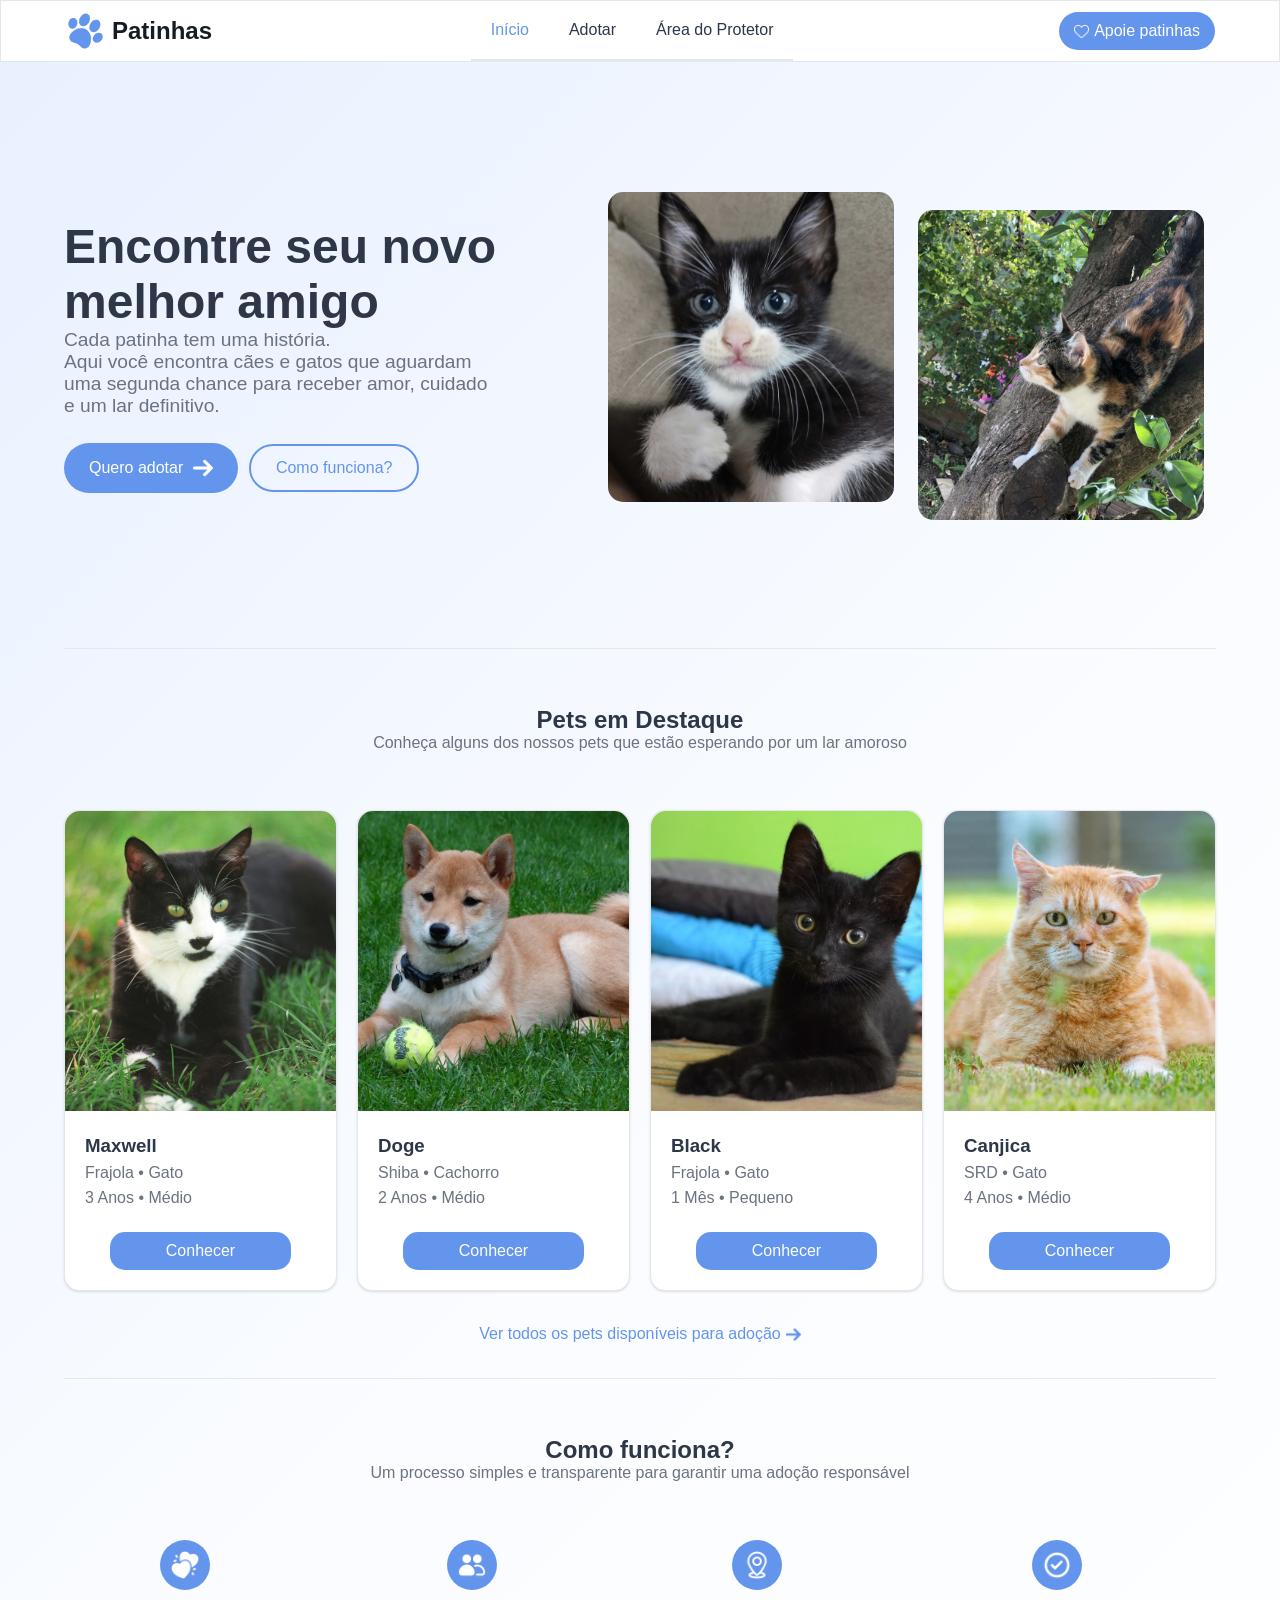
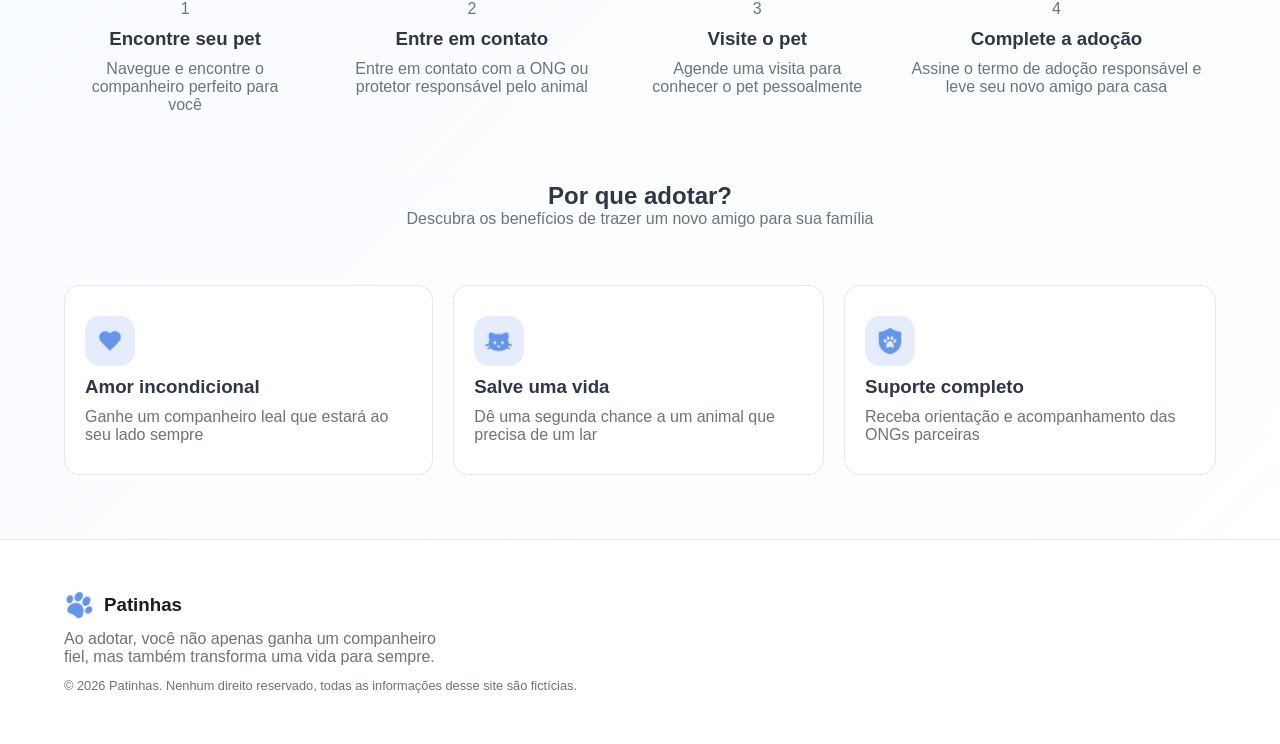
==== site/index.html @ 6abdf0b7 "tela de login" ====
<!DOCTYPE html>
<html lang="pt_BR">
<head>
    <meta charset="UTF-8">
    <meta name="viewport" content="width=device-width, initial-scale=1.0">
    <title>Patinhas - Início</title>
    <link rel="stylesheet" href="css/index.css">
    <link rel="shortcut icon" href="images/patinha.png" type="image/png">
</head>
<body>
    <header class="cabecalho">
        <div class="logo">
            <img src="images/patinha.png" alt="Logo Patinhas">
            <h1>Patinhas</h1>
        </div>

        <nav>
            <ul>
                <li><a href="index.html" id="ativo">Início</a></li>
                <li><a href="pages/adotar.html">Adotar</a></li>
                <li id="pc-li"><a href="pages/protetor-login.html">Área do Protetor</a></li>
                <li id="mobile-li"><a href="pages/protetor-login.html">Protetor</a></li>
            </ul>
        </nav>

        <a href="#" class="btn-apoie">
            <div class="btn-apoie-cora"></div>
            <span>Apoie patinhas</span>
        </a>
    </header>
    <main>
        <article>
            <section class="intro">
                <div class="intro-conteudo">
                    <h1>Encontre seu novo<br>melhor amigo</h1>
                    <p>Cada patinha tem uma história.<br> Aqui você encontra cães e gatos que aguardam<br>uma segunda chance para receber amor, cuidado e um lar definitivo.</p>
                    <div class="btn-intro">
                        <a href="pages/adotar.html" class="btn-adotar">
                            <span>Quero adotar</span>
                            <img src="images/right-arrow.png" alt="Botão quero adotar">
                        </a>
                        <a href="#como-funciona" class="btn-como-funciona">
                            <span>Como funciona?</span>
                        </a>
                    </div>
                </div>

                <div class="intro-imagens">
                    <img src="images/pets/bartolomeu.jpg" alt="Barto">
                    <img src="images/pets/mimi.jpg" id="intro-img" alt="Mimizinha">
                </div>
            </section>

            <header class="titulos">
                <h1>Pets em Destaque</h1>
                <p>Conheça alguns dos nossos pets que estão esperando por um lar amoroso</p>
            </header>

            <section class="destaque">
                <div class="destaque-cards">
                    <img src="images/pets/maxwell.jpg" alt="Pet em destaque">
                    <div class="destaque-conteudo">
                        <h3>Maxwell</h3>
                        <p>Frajola • Gato</p>
                        <p>3 Anos • Médio</p>
                        <a href="#" class="btn-conhecer">
                            <span>Conhecer</span>
                        </a>
                    </div>
                </div>

                <div class="destaque-cards">
                    <img src="images/pets/shiba-inu.webp" alt="Pet em destaque">
                    <div class="destaque-conteudo">
                        <h3>Doge</h3>
                        <p>Shiba • Cachorro</p>
                        <p>2 Anos • Médio</p>
                        <a href="#" class="btn-conhecer">
                            <span>Conhecer</span>
                        </a>
                    </div>
                </div>

                <div class="destaque-cards">
                    <img src="images/pets/gato.avif" alt="Pet em destaque">
                    <div class="destaque-conteudo">
                        <h3>Black</h3>
                        <p>Frajola • Gato</p>
                        <p>1 Mês • Pequeno</p>
                        <a href="#" class="btn-conhecer">
                            <span>Conhecer</span>
                        </a>
                    </div>
                </div>

                
                <div class="destaque-cards">
                    <img src="images/pets/canjica.jpg" alt="Pet em destaque">
                    <div class="destaque-conteudo">
                        <h3>Canjica</h3>
                        <p>SRD • Gato</p>
                        <p>4 Anos • Médio</p>
                        <a href="#" class="btn-conhecer">
                            <span>Conhecer</span>
                        </a>
                    </div>
                </div>
            </section>

            <div id="como-funciona"></div>

            <a href="pages/adotar.html" class="btn-disponiveis">
                <p>Ver todos os pets disponíveis para adoção</p>
                <img src="images/right-arrow-azul.png" class="Botão ver pets disponíveis">
            </a>

            <header class="titulos">
                <h1>Como funciona?</h1>
                <p>Um processo simples e transparente para garantir uma adoção responsável</p>
            </header>

            <section class="funciona">
                <div class="funciona-cards">
                    <div class="funciona-background">
                        <img src="images/coracao-icon.png" alt="Coração">
                    </div>
                    <p>1</p>
                    <h3>Encontre seu pet</h3>
                    <p>Navegue e encontre o companheiro perfeito para você</p>
                </div>
                <div class="funciona-cards">
                    <div class="funciona-background">
                        <img src="images/contato.png" alt="Contato">
                    </div>
                    <p>2</p>
                    <h3>Entre em contato</h3>
                    <p>Entre em contato com a ONG ou protetor responsável pelo animal</p>
                </div>
                <div class="funciona-cards">
                    <div class="funciona-background">
                        <img src="images/map-pin.png" alt="Mapa">
                    </div>
                    <p>3</p>
                    <h3>Visite o pet</h3>
                    <p>Agende uma visita para conhecer o pet pessoalmente</p>
                </div>
                <div class="funciona-cards">
                    <div class="funciona-background">
                        <img src="images/check.png" alt="Check">
                    </div>
                    <p>4</p>
                    <h3>Complete a adoção</h3>
                    <p>Assine o termo de adoção responsável e leve seu novo amigo para casa</p>
                </div>
            </section>

            <header class="titulos">
                <h1>Por que adotar?</h1>
                <p>Descubra os benefícios de trazer um novo amigo para sua família</p>
            </header>

            <section class="adotar">
                <div class="adotar-cards">
                    <div class="adotar-background">
                        <img src="images/coracao-azul.png" alt="Coração azul">
                    </div>
                    <h3>Amor incondicional</h3>
                    <p>Ganhe um companheiro leal que estará ao seu lado sempre</p>
                </div>
                <div class="adotar-cards">
                    <div class="adotar-background">
                        <img src="images/pets.png" class="Gatinho">
                    </div>
                    <h3>Salve uma vida</h3>
                    <p>Dê uma segunda chance a um animal que precisa de um lar</p>
                </div>
                <div class="adotar-cards">
                    <div class="adotar-background">
                        <img src="images/suporte.png" class="Suporte">
                    </div>
                    <h3>Suporte completo</h3>
                    <p>Receba orientação e acompanhamento das ONGs parceiras</p>
                </div>
            </section>
        </article>
    </main>

    <footer>
        <header>
            <img src="images/patinha.png" alt="Logo">
            <h3>Patinhas</h3>
        </header>
        <p>Ao adotar, você não apenas ganha um companheiro<br>fiel, mas também transforma uma vida para sempre.</p>
        <span>© 2026 Patinhas. Nenhum direito reservado, todas as informações desse site são fictícias.</span>
    </footer>

    <script>
    </script>
</body>
</html>
---- site/css/index.css ----
:root {
    --cor-principal-50: #e5edfc;
    --cor-principal-300: #98b8f3;
    --cor-principal-500: #6495ed;
    --cor-principal-600: #3271e7;
    --cor-titulo-500: #2D3748;
    --cor-titulo-800: #171c24;
    --cor-texto: #6B7280;
    --cor-bordas: #e5e7eb;
}

* {
    margin: 0;
    scroll-behavior: smooth;
}

a {
    color: inherit;
    text-decoration: none;
}

#ativo {
    color: var(--cor-principal-500);
}

body {
    font-family: Arial, Helvetica, sans-serif;
    background: #E8F0FF;
    background: linear-gradient(135deg, rgba(232, 240, 255, 1) 0%, rgba(250, 252, 255, 1) 50%, rgba(255, 255, 255, 1) 100%);
}

.cabecalho {
    position: fixed;
    display: flex;
    width: 100%;
    top: 0;
    left: 0;
    font-size: 1rem;
    padding-inline: 5%;
    justify-content: space-between;
    align-items: center;
    box-sizing: border-box;
    border: 1px solid var(--cor-bordas);
    background-color: white;
}

.logo {
    display: flex;
    align-items: center;
}

.logo img {
    width: 40px;
}

.logo h1 {
    color: var(--cor-titulo-800);
    font-size: 1.5rem;
    padding-left: 5%;
}

#mobile-li {
    display: none;
}

nav {
    color: var(--cor-titulo-500);
}

nav ul {
    display: flex;
    list-style: none;
    margin: 0;
    padding: 0;
}

nav ul li {
    padding: 20px;
    padding-inline: 20px;
    border-bottom: 2px solid var(--cor-bordas);
    transition: all 0.1s ease-out;
}

nav ul li:hover {
    color: var(--cor-principal-500);
    border-bottom: 2px solid var(--cor-principal-500);
    transition: all 0.1s ease-out;
}

.btn-apoie {
    display: flex;
    justify-content: center;
    align-items: center;
    background-color: var(--cor-principal-500);
    color: white;
    border-radius: 50px;
    padding-block: 10px;
    padding-inline: 15px;
    transition: all 0.2s ease-out;
}

.btn-apoie:hover {
    background-color: var(--cor-principal-600);
    transition: all 0.2s ease-out;
}

.btn-apoie {
    display: flex;
    justify-content: center;
    align-items: center;
    background-color: var(--cor-principal-500);
    color: white;
    border-radius: 50px;
    padding-block: 10px;
    padding-inline: 15px;
    transition: all 0.2s ease-out;
}

.btn-apoie-cora {
    width: 15px;
    height: 15px;
    margin-right: 5px;
    background-image: url('../images/coracao.png');
    background-size: contain;
    background-position: center;
    background-repeat: no-repeat;
    transition: all 0.2s ease-out;
}

.btn-apoie:hover .btn-apoie-cora {
    background-image: url('../images/coracao-ativo.png');
    transition: all 0.2s ease-out;
}

article {
    padding: 5%;
}

.intro {
    display: flex;
    justify-content: space-evenly;
    align-items: center;
    padding-block: 10%;
    border-bottom: 1px solid var(--cor-bordas);
}

.intro-conteudo {
    display: flex;
    flex-direction: column;
}

.intro-conteudo h1 {
    color: var(--cor-titulo-500);
    font-size: 3rem;
}

.intro-conteudo p {
    color: var(--cor-texto);
    font-size: 1.2rem;
    width: 80%;
}

.btn-intro {
    display: flex;
    align-items: center;
    margin-top: 5%;
    font: 1rem;
}

.btn-adotar {
    display: flex;
    align-items: center;
    justify-content: center;
    padding-block: 15px;
    padding-inline: 25px;
    border-radius: 50px;
    background-color: var(--cor-principal-500);
    color: white;
    transition: all 0.2s ease-out;
}

.btn-adotar img {
    width: 20px;
    padding-left: 10px;
}

.btn-adotar:hover {
    background-color: var(--cor-principal-600);
    transition: all 0.2s ease-out;   
}

.btn-como-funciona {
    display: flex;
    align-items: center;
    justify-content: center;
    border: 2px solid var(--cor-principal-500);
    color: var(--cor-principal-500);
    padding-block: 13px;
    padding-inline: 25px;
    border-radius: 50px;
    margin-left: 2%;
    transition: all 0.2s ease-out;
}

.btn-como-funciona:hover {
    background-color: var(--cor-principal-600);
    border: 2px solid var(--cor-principal-600);
    color: white;
    transition: all 0.2s ease-out;
}

.intro-imagens {
    display: flex;
    flex-wrap: nowrap;
}

.intro-imagens img {
    width: 310px;
    height: 310px;
    object-fit: cover;
    border-radius: 15px;
    margin: 2%;
}

#intro-img {
    margin-top: 5%;
}

.titulos {
    text-align: center;
    margin: 5%;
    color: var(--cor-titulo-500);
}

.titulos p {
    color: var(--cor-texto);
}

.destaque {
    display: flex;
    flex-direction: row;
    justify-content: space-between;
    gap: 20px;
}

.destaque-cards {
    width: 25%;
    height: auto;
    border: 1px solid #e5e7eb;
    border-radius: 15px;
    background-color: white;
    box-shadow: 0 1px 3px 0 rgb(0 0 0 / 0.1), 0 1px 2px -1px rgb(0 0 0 / 0.1);
}

.destaque-cards img {
    width: 100%;
    height: 300px;
    object-fit: cover;
    border-radius: 15px 15px 0 0;
}

.destaque-conteudo {
    padding: 20px;
    color: var(--cor-titulo-500);
}

.destaque-conteudo p {
    padding-top: 3%;
    color: var(--cor-texto);
}

.btn-conhecer {
    display: flex;
    justify-content: center;
    align-items: center;
    background-color: var(--cor-principal-500);
    color: white;
    padding-block: 10px;
    margin-inline: 25px;
    margin-top: 25px;
    border-radius: 15px;
    transition: all 0.2s ease-out;
}

.btn-conhecer:hover {
    background-color: var(--cor-principal-600);
    transition: all 0.2s ease-out;
}

.btn-disponiveis {
    display: flex;
    justify-content: center;
    align-items: center;
    padding: 3%;
    color: var(--cor-principal-500);
    border-bottom: 1px solid var(--cor-bordas);
}

.btn-disponiveis img {
    width: 15px;
    padding-left: 5px;
}

.btn-disponiveis:hover {
    color: var(--cor-principal-600);
    text-decoration: underline;
}

.funciona {
    display: flex;
    flex-direction: row;
    justify-content: space-between;
    gap: 20px;
}

.funciona-cards {
    display: flex;
    flex-direction: column;
    align-items: center;
    text-align: center;
    color: var(--cor-titulo-500);
}

.funciona-background {
    display: flex;
    justify-content: center;
    align-items: center;
    background-color: var(--cor-principal-500);
    border-radius: 100%;
    width: 50px;
    height: 50px;
}

.funciona-background img {
    width: 30px;
    height: 30px;
}

.funciona-cards p {
    margin: 10px;
    color: var(--cor-texto);
}

.adotar {
    display: flex;
    flex-direction: row;
    justify-content: space-between;
    gap: 20px;
}

.adotar-cards {
    display: flex;
    flex-direction: column;
    justify-content: center;
    border: 1px solid var(--cor-bordas);
    border-radius: 15px;
    background-color: white;
    color: var(--cor-titulo-500);
    padding: 20px;
}

.adotar-cards p {
    margin: 10px;
    margin-left: 0;
    color: var(--cor-texto);
}

.adotar-background {
    display: flex;
    justify-content: center;
    align-items: center;
    background-color: var(--cor-principal-50);
    border-radius: 15px;
    margin: 10px;
    margin-left: 0;
    width: 50px;
    height: 50px;
}

.adotar-background img {
    width: 30px;
    height: 30px;
}

footer {
    font-size: 1rem;
    padding: 50px;
    padding-inline: 5%;
    align-items: center;
    border-top: 1px solid var(--cor-bordas);
    background-color: white;
}

footer header {
    display: flex;
    justify-content: baseline;
    align-items: center;
    color: var(--cor-titulo-800);
}

footer img {
    width: 30px;
    padding-right: 10px;
}

footer p {
    padding-block: 10px;
    color: var(--cor-texto);
}

footer span {
    font-size: 0.8rem;
    color: var(--cor-texto);
}

@media (max-width: 767px) {

    body {
        font-size: 14px;
    }

    .cabecalho {
        padding-inline: 1%;
    }

    .cabecalho {
        justify-content: center;
    }

    .logo h1 {
        display: none;
    }

    .intro-imagens {
        display: none;
    }

    #mobile-li {
        display: block;
    }

    #pc-li {
        display: none;
    }

    .btn-apoie {
        display: none;
    }

    .intro {
        margin-top: 10%;
        text-align: left;
        padding-inline: 5%;
    }

    .intro-conteudo h1 {
        font-size: 2.5rem;
    }

    .intro-conteudo p {
        width: 100%;
    }

    .btn-como-funciona {
        display: none;
    }

    .destaque {
        flex-direction: column;
        justify-self: center;
        align-items: center;
    }

    .destaque-cards {
        width: 100%;
    }

    .funciona {
        flex-direction: column;
        justify-content: center;
        align-items: center;
    }

    .funciona-cards {
        width: 100%;
    }

    .adotar {
        flex-direction: column;
        justify-content: center;
        align-items: center;
    }

    .adotar-cards {
        width: 90%;
    }

    footer {
        font-size: 0.8rem;
    }

    footer span {
        font-size: 0.7rem;
    }
}
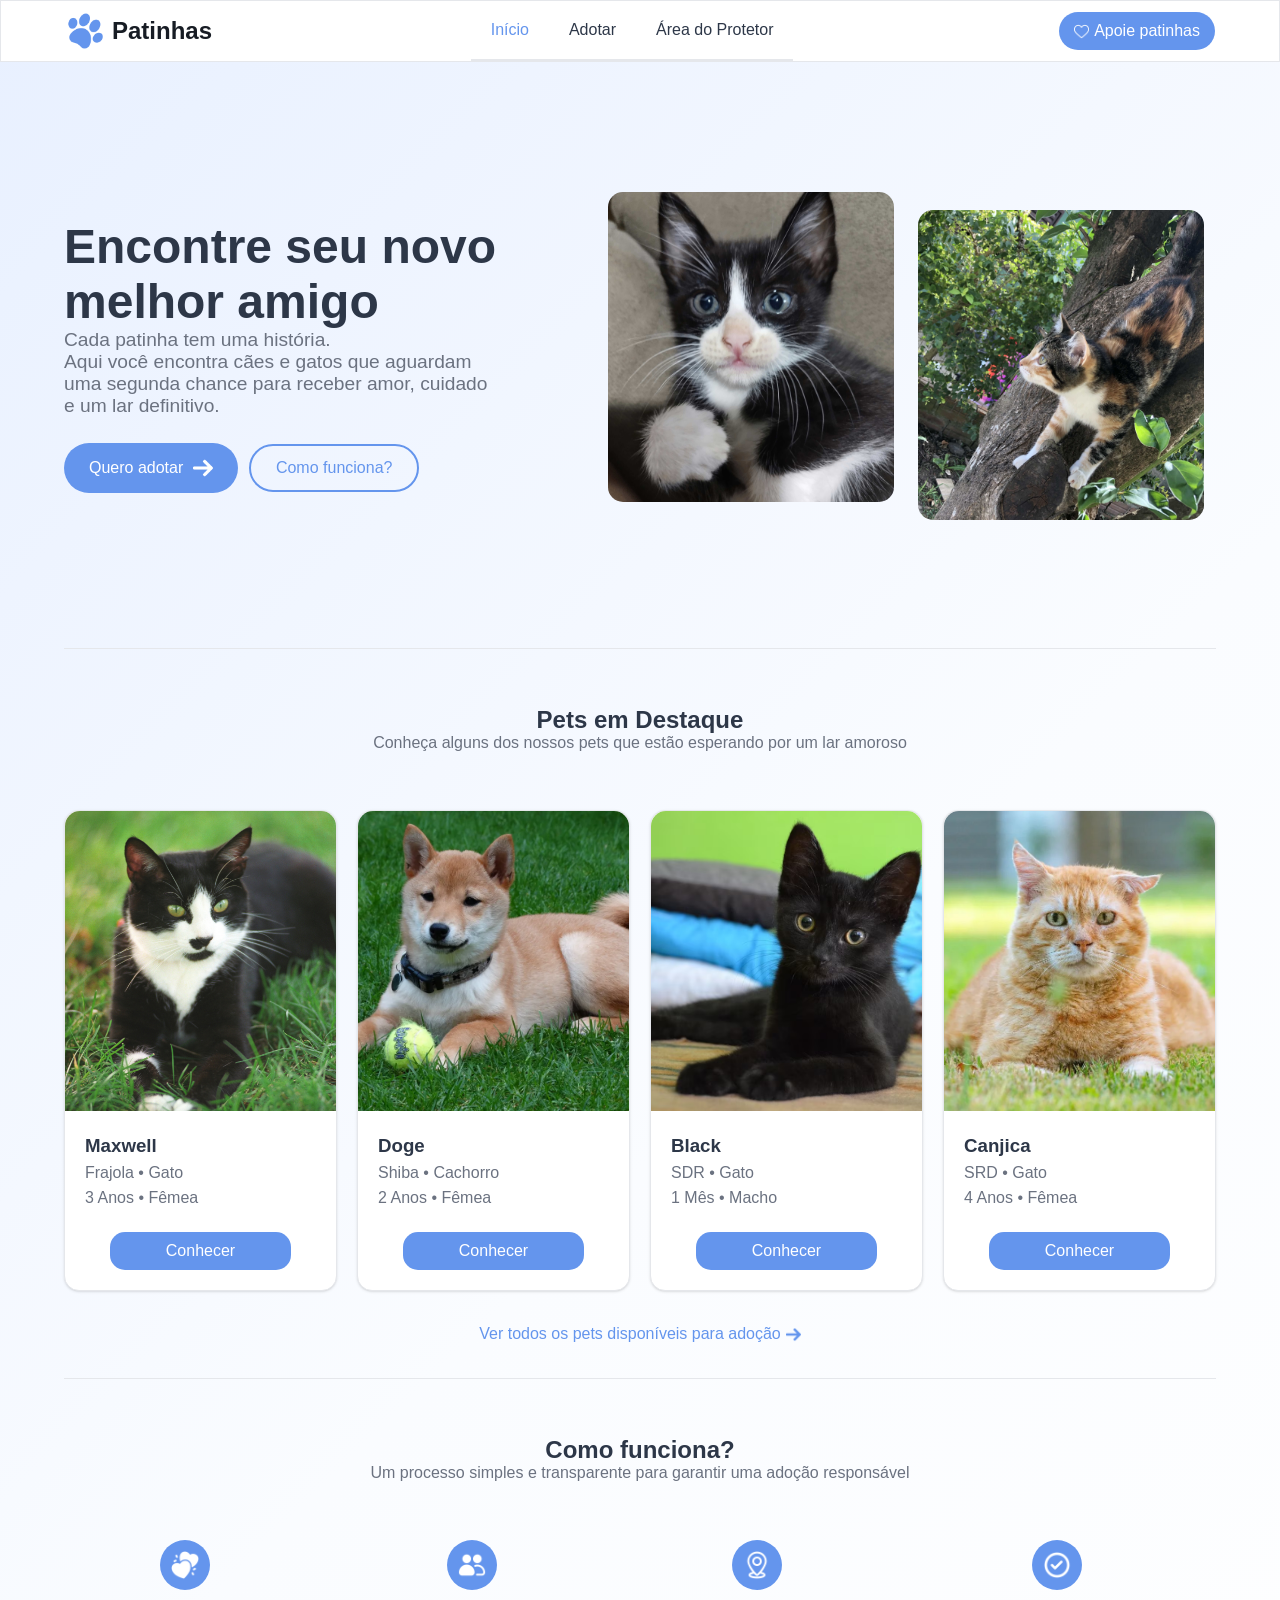
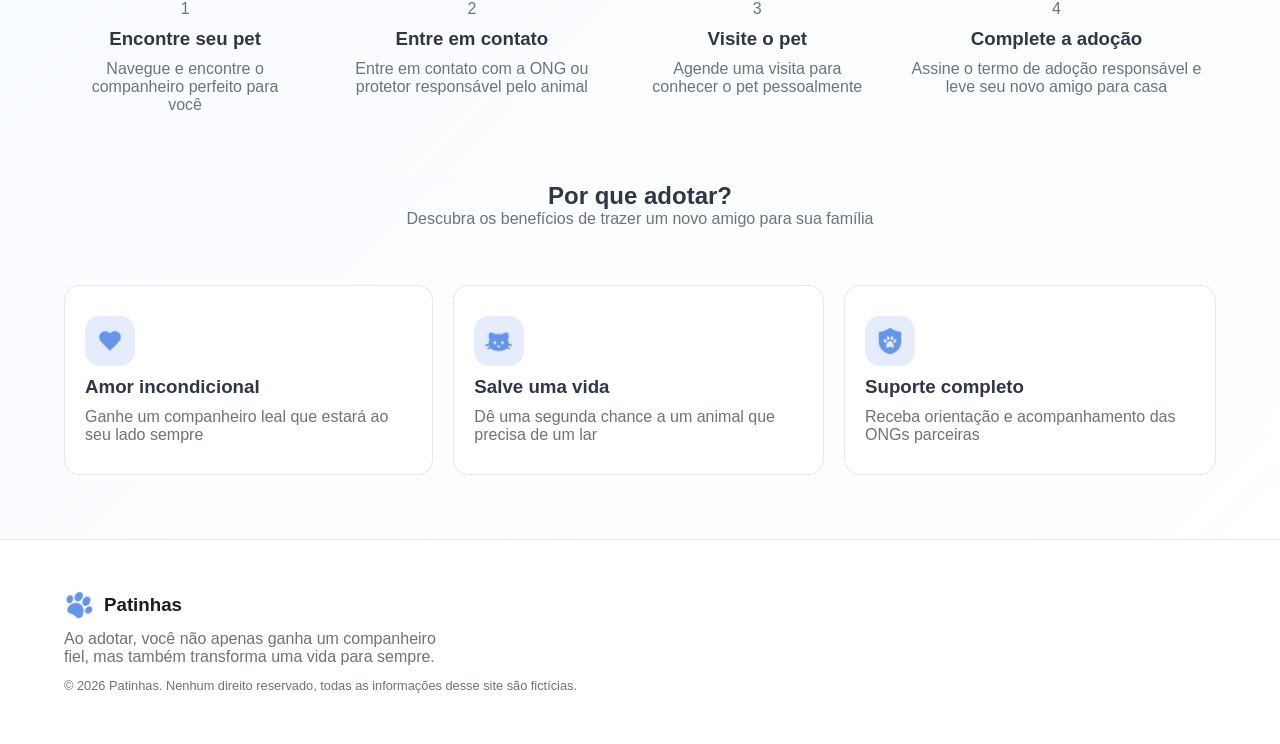
==== commit 7d34084d: "dor de cabeça" ====
--- a/site/index.html
+++ b/site/index.html
@@ -3,7 +3,7 @@
 <head>
     <meta charset="UTF-8">
     <meta name="viewport" content="width=device-width, initial-scale=1.0">
-    <title>Patinhas - Início</title>
+    <title>Início</title>
     <link rel="stylesheet" href="css/index.css">
     <link rel="shortcut icon" href="images/patinha.png" type="image/png">
 </head>
@@ -18,8 +18,8 @@
             <ul>
                 <li><a href="index.html" id="ativo">Início</a></li>
                 <li><a href="pages/adotar.html">Adotar</a></li>
-                <li id="pc-li"><a href="pages/protetor-login.html">Área do Protetor</a></li>
-                <li id="mobile-li"><a href="pages/protetor-login.html">Protetor</a></li>
+                <li id="pc-li"><a href="pages/login.html">Área do Protetor</a></li>
+                <li id="mobile-li"><a href="pages/login.html">Protetor</a></li>
             </ul>
         </nav>
 
@@ -62,7 +62,7 @@
                     <div class="destaque-conteudo">
                         <h3>Maxwell</h3>
                         <p>Frajola • Gato</p>
-                        <p>3 Anos • Médio</p>
+                        <p>3 Anos • Fêmea</p>
                         <a href="#" class="btn-conhecer">
                             <span>Conhecer</span>
                         </a>
@@ -74,7 +74,7 @@
                     <div class="destaque-conteudo">
                         <h3>Doge</h3>
                         <p>Shiba • Cachorro</p>
-                        <p>2 Anos • Médio</p>
+                        <p>2 Anos • Fêmea</p>
                         <a href="#" class="btn-conhecer">
                             <span>Conhecer</span>
                         </a>
@@ -85,8 +85,8 @@
                     <img src="images/pets/gato.avif" alt="Pet em destaque">
                     <div class="destaque-conteudo">
                         <h3>Black</h3>
-                        <p>Frajola • Gato</p>
-                        <p>1 Mês • Pequeno</p>
+                        <p>SDR • Gato</p>
+                        <p>1 Mês • Macho</p>
                         <a href="#" class="btn-conhecer">
                             <span>Conhecer</span>
                         </a>
@@ -99,7 +99,7 @@
                     <div class="destaque-conteudo">
                         <h3>Canjica</h3>
                         <p>SRD • Gato</p>
-                        <p>4 Anos • Médio</p>
+                        <p>4 Anos • Fêmea</p>
                         <a href="#" class="btn-conhecer">
                             <span>Conhecer</span>
                         </a>
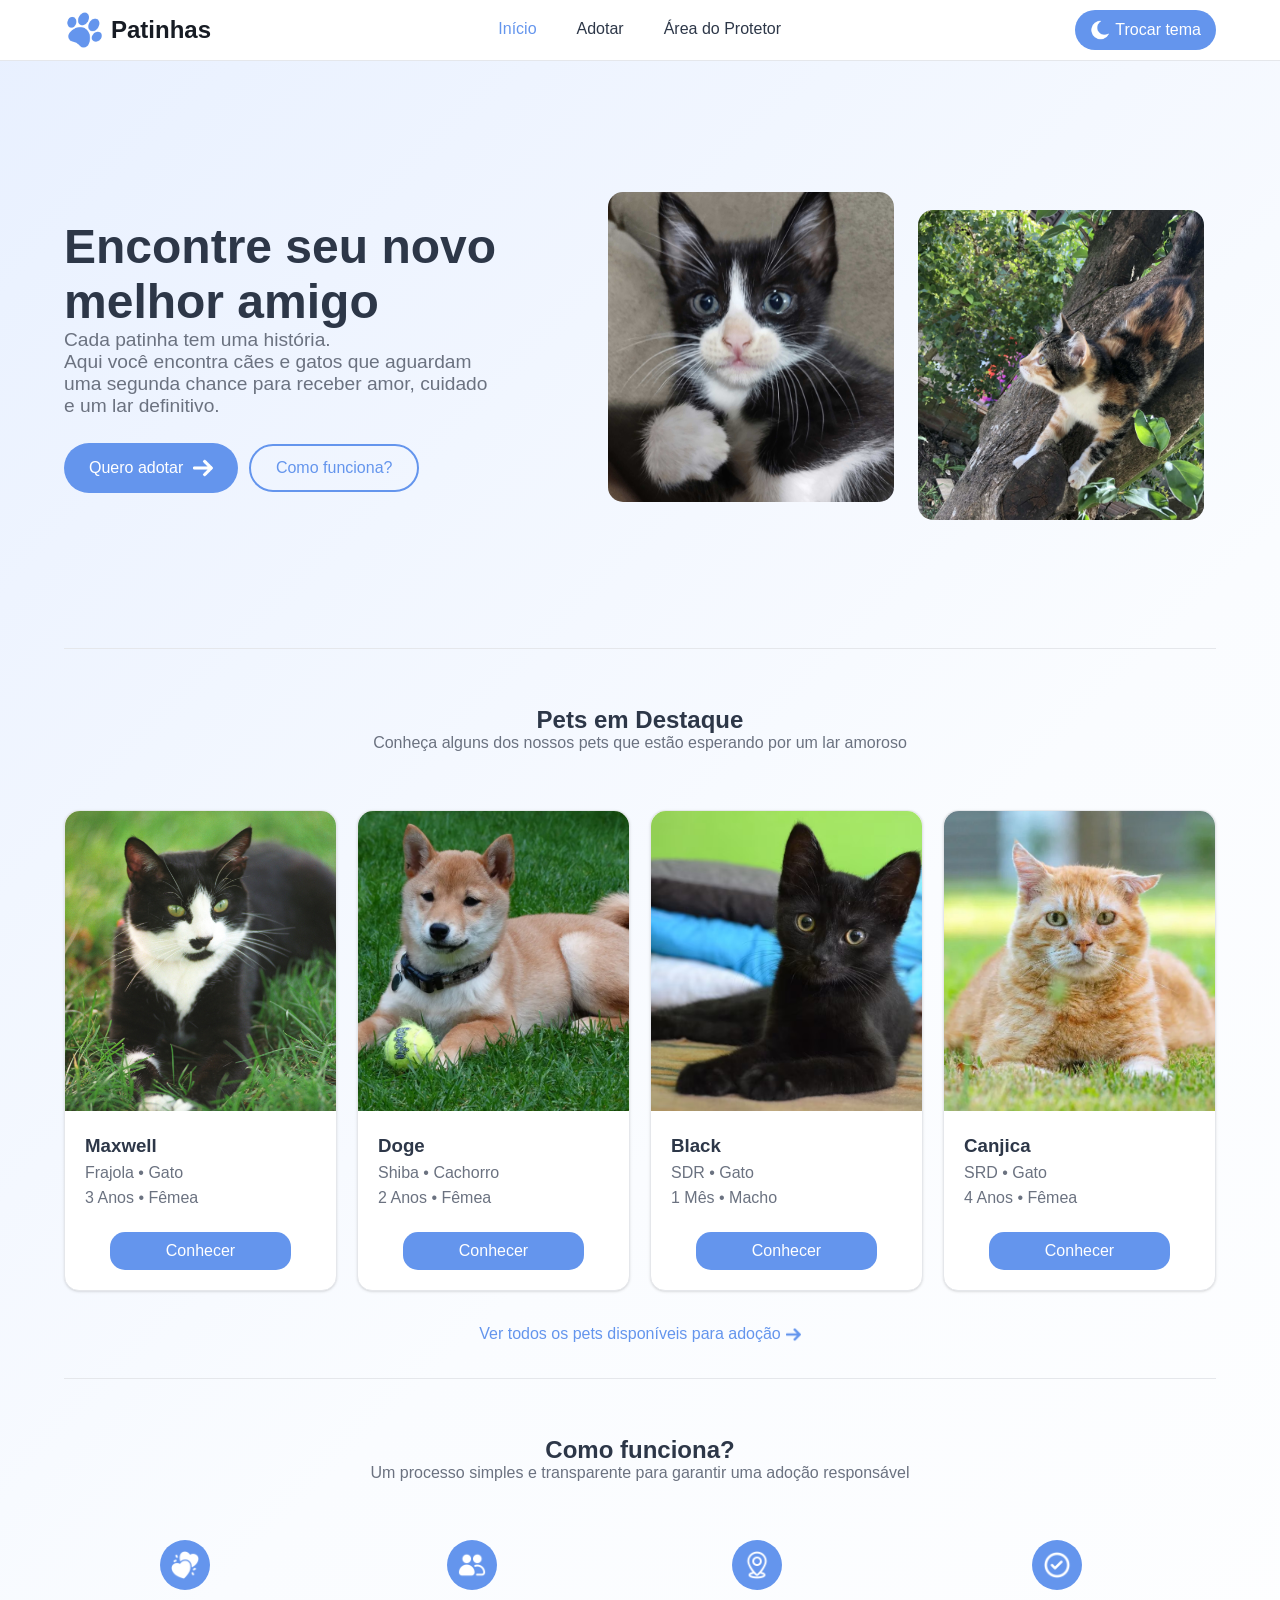
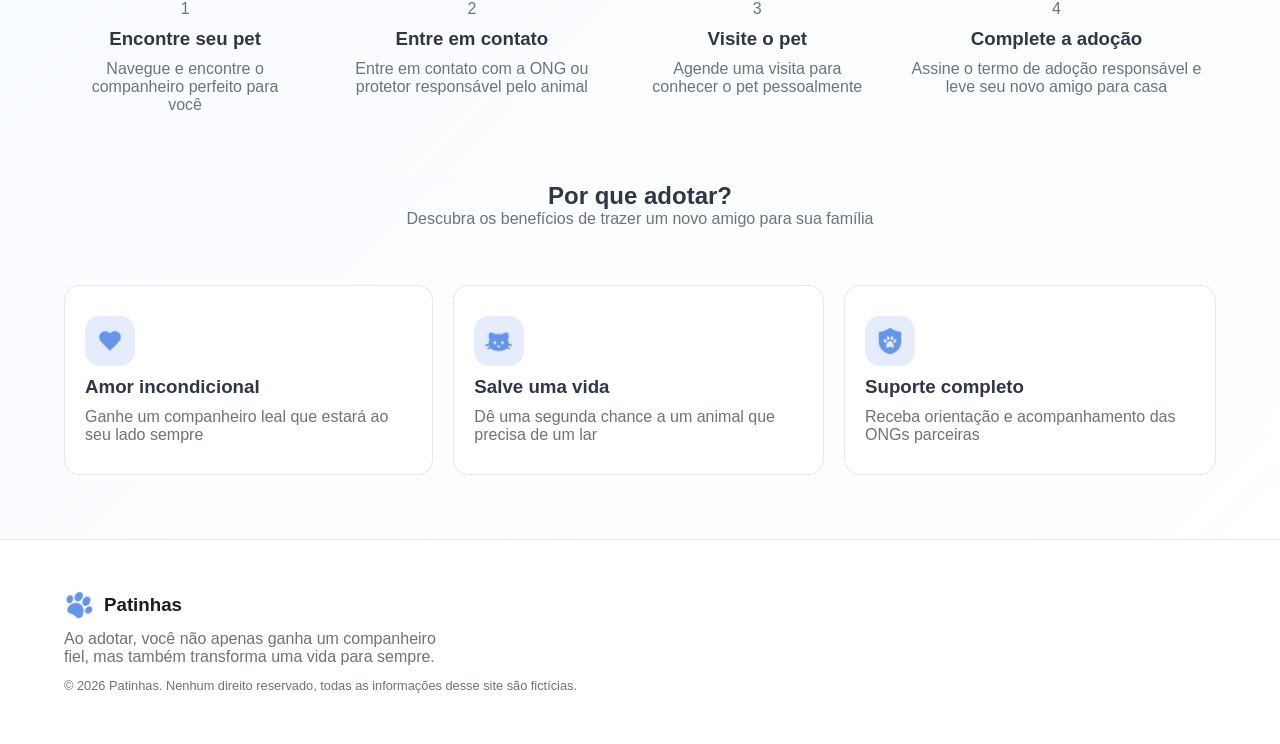
==== commit e47e5e95: "tema escuro" ====
--- a/site/index.html
+++ b/site/index.html
@@ -8,13 +8,13 @@
     <link rel="shortcut icon" href="images/patinha.png" type="image/png">
 </head>
 <body>
-    <header class="cabecalho">
+    <header class="cabecalho" id="cabecalho">
         <div class="logo">
             <img src="images/patinha.png" alt="Logo Patinhas">
-            <h1>Patinhas</h1>
+            <h1 id="logo-texto">Patinhas</h1>
         </div>
 
-        <nav>
+        <nav id="nav-escuro">
             <ul>
                 <li><a href="index.html" id="ativo">Início</a></li>
                 <li><a href="pages/adotar.html">Adotar</a></li>
@@ -23,10 +23,10 @@
             </ul>
         </nav>
 
-        <a href="#" class="btn-apoie">
-            <div class="btn-apoie-cora"></div>
-            <span>Apoie patinhas</span>
-        </a>
+        <div class="btn-tema" id="tema">
+            <div id="btn-trocar-tema"></div>
+            <span>Trocar tema</span>
+        </div>
     </header>
     <main>
         <article>
@@ -194,7 +194,6 @@
         <span>© 2026 Patinhas. Nenhum direito reservado, todas as informações desse site são fictícias.</span>
     </footer>
 
-    <script>
-    </script>
+    <script src="js/tema.js"></script>
 </body>
 </html>
--- a/site/css/index.css
+++ b/site/css/index.css
@@ -40,7 +40,7 @@
     justify-content: space-between;
     align-items: center;
     box-sizing: border-box;
-    border: 1px solid var(--cor-bordas);
+    border-bottom: 1px solid var(--cor-bordas);
     background-color: white;
 }
 
@@ -77,7 +77,7 @@
 nav ul li {
     padding: 20px;
     padding-inline: 20px;
-    border-bottom: 2px solid var(--cor-bordas);
+    border-bottom: 2px solid #ffffff00;
     transition: all 0.1s ease-out;
 }
 
@@ -87,7 +87,7 @@
     transition: all 0.1s ease-out;
 }
 
-.btn-apoie {
+.btn-tema {
     display: flex;
     justify-content: center;
     align-items: center;
@@ -99,36 +99,20 @@
     transition: all 0.2s ease-out;
 }
 
-.btn-apoie:hover {
+.btn-tema:hover {
     background-color: var(--cor-principal-600);
     transition: all 0.2s ease-out;
-}
-
-.btn-apoie {
-    display: flex;
-    justify-content: center;
-    align-items: center;
-    background-color: var(--cor-principal-500);
-    color: white;
-    border-radius: 50px;
-    padding-block: 10px;
-    padding-inline: 15px;
-    transition: all 0.2s ease-out;
-}
-
-.btn-apoie-cora {
-    width: 15px;
-    height: 15px;
+    cursor: pointer;
+}
+
+#btn-trocar-tema {
+    width: 20px;
+    height: 20px;
     margin-right: 5px;
-    background-image: url('../images/coracao.png');
+    background-image: url('../images/lua-crescente.png');
     background-size: contain;
     background-position: center;
     background-repeat: no-repeat;
-    transition: all 0.2s ease-out;
-}
-
-.btn-apoie:hover .btn-apoie-cora {
-    background-image: url('../images/coracao-ativo.png');
     transition: all 0.2s ease-out;
 }
 
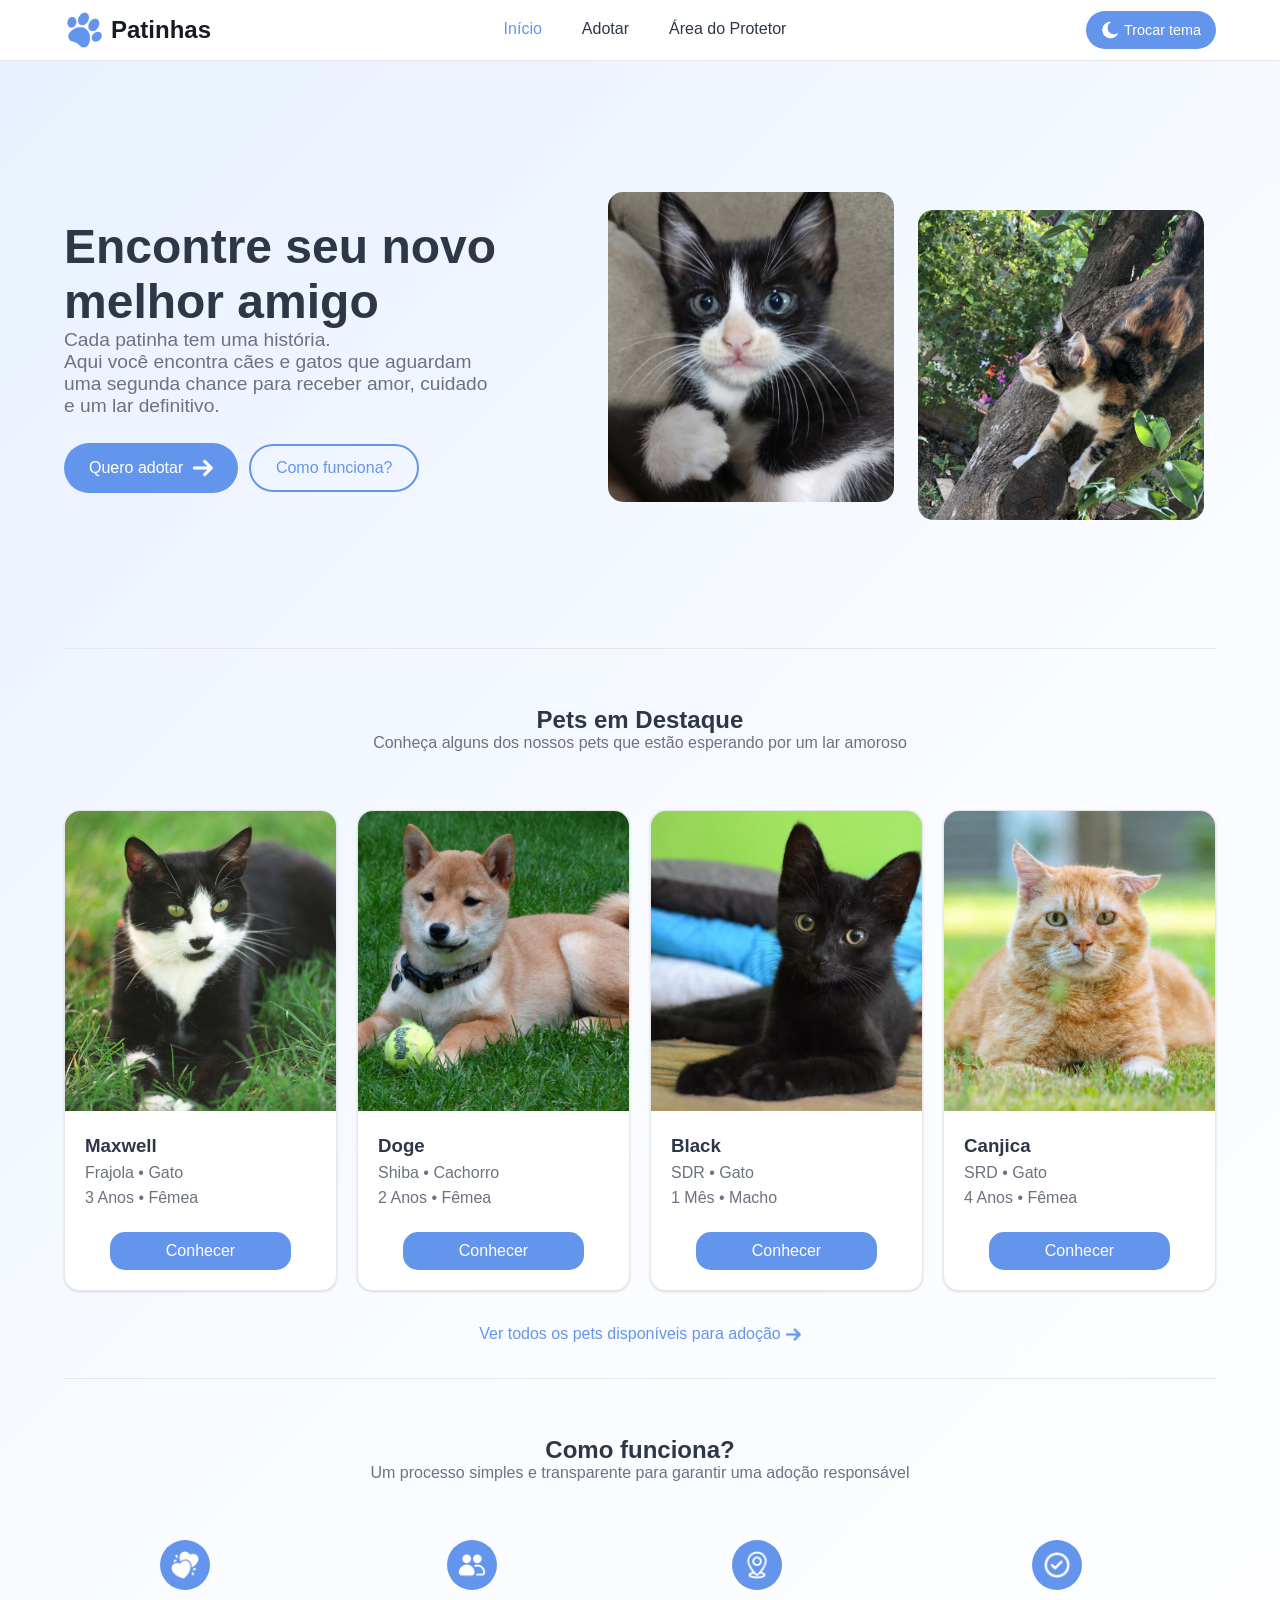
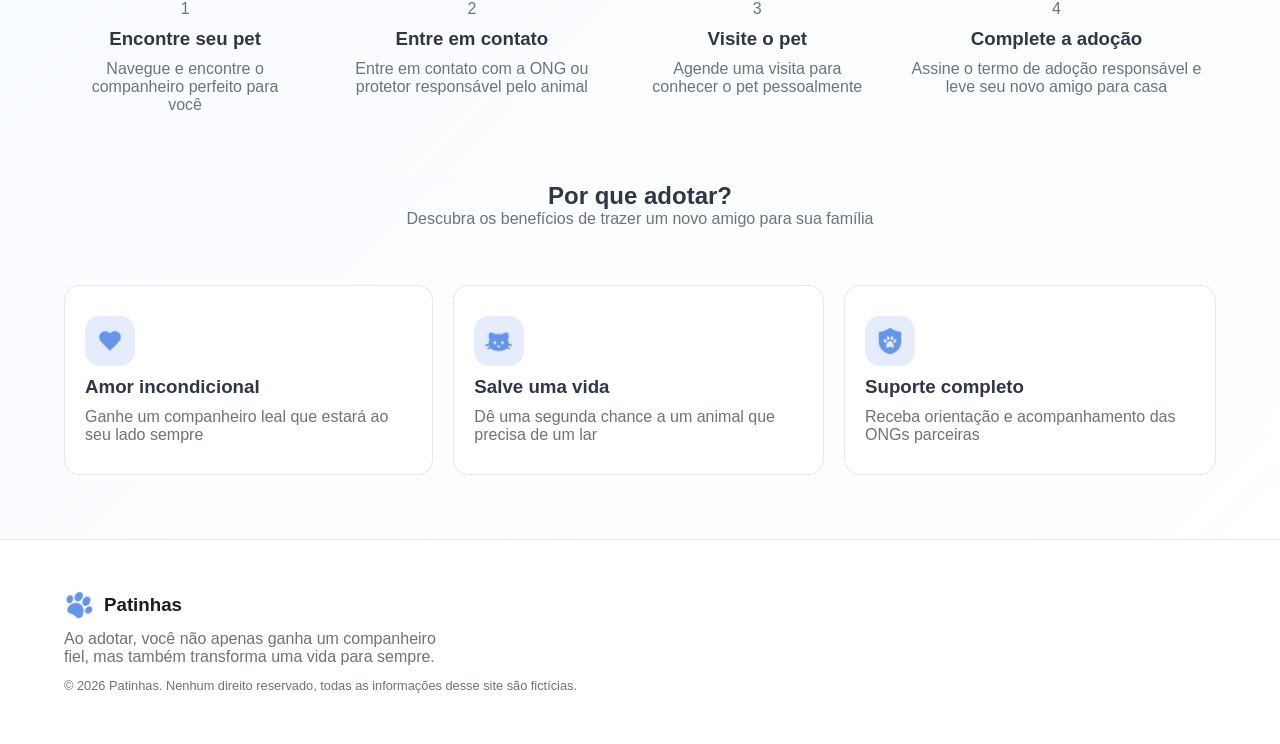
==== commit 5bcd64e9: "tema" ====
--- a/site/index.html
+++ b/site/index.html
@@ -8,13 +8,13 @@
     <link rel="shortcut icon" href="images/patinha.png" type="image/png">
 </head>
 <body>
-    <header class="cabecalho" id="cabecalho">
+    <header class="cabecalho">
         <div class="logo">
             <img src="images/patinha.png" alt="Logo Patinhas">
-            <h1 id="logo-texto">Patinhas</h1>
+            <h1>Patinhas</h1>
         </div>
 
-        <nav id="nav-escuro">
+        <nav>
             <ul>
                 <li><a href="index.html" id="ativo">Início</a></li>
                 <li><a href="pages/adotar.html">Adotar</a></li>
--- a/site/css/index.css
+++ b/site/css/index.css
@@ -97,6 +97,7 @@
     padding-block: 10px;
     padding-inline: 15px;
     transition: all 0.2s ease-out;
+    font-size: 0.9rem;
 }
 
 .btn-tema:hover {
@@ -106,8 +107,8 @@
 }
 
 #btn-trocar-tema {
-    width: 20px;
-    height: 20px;
+    width: 18px;
+    height: 18px;
     margin-right: 5px;
     background-image: url('../images/lua-crescente.png');
     background-size: contain;
@@ -427,7 +428,7 @@
         display: none;
     }
 
-    .btn-apoie {
+    .btn-tema {
         display: none;
     }
 
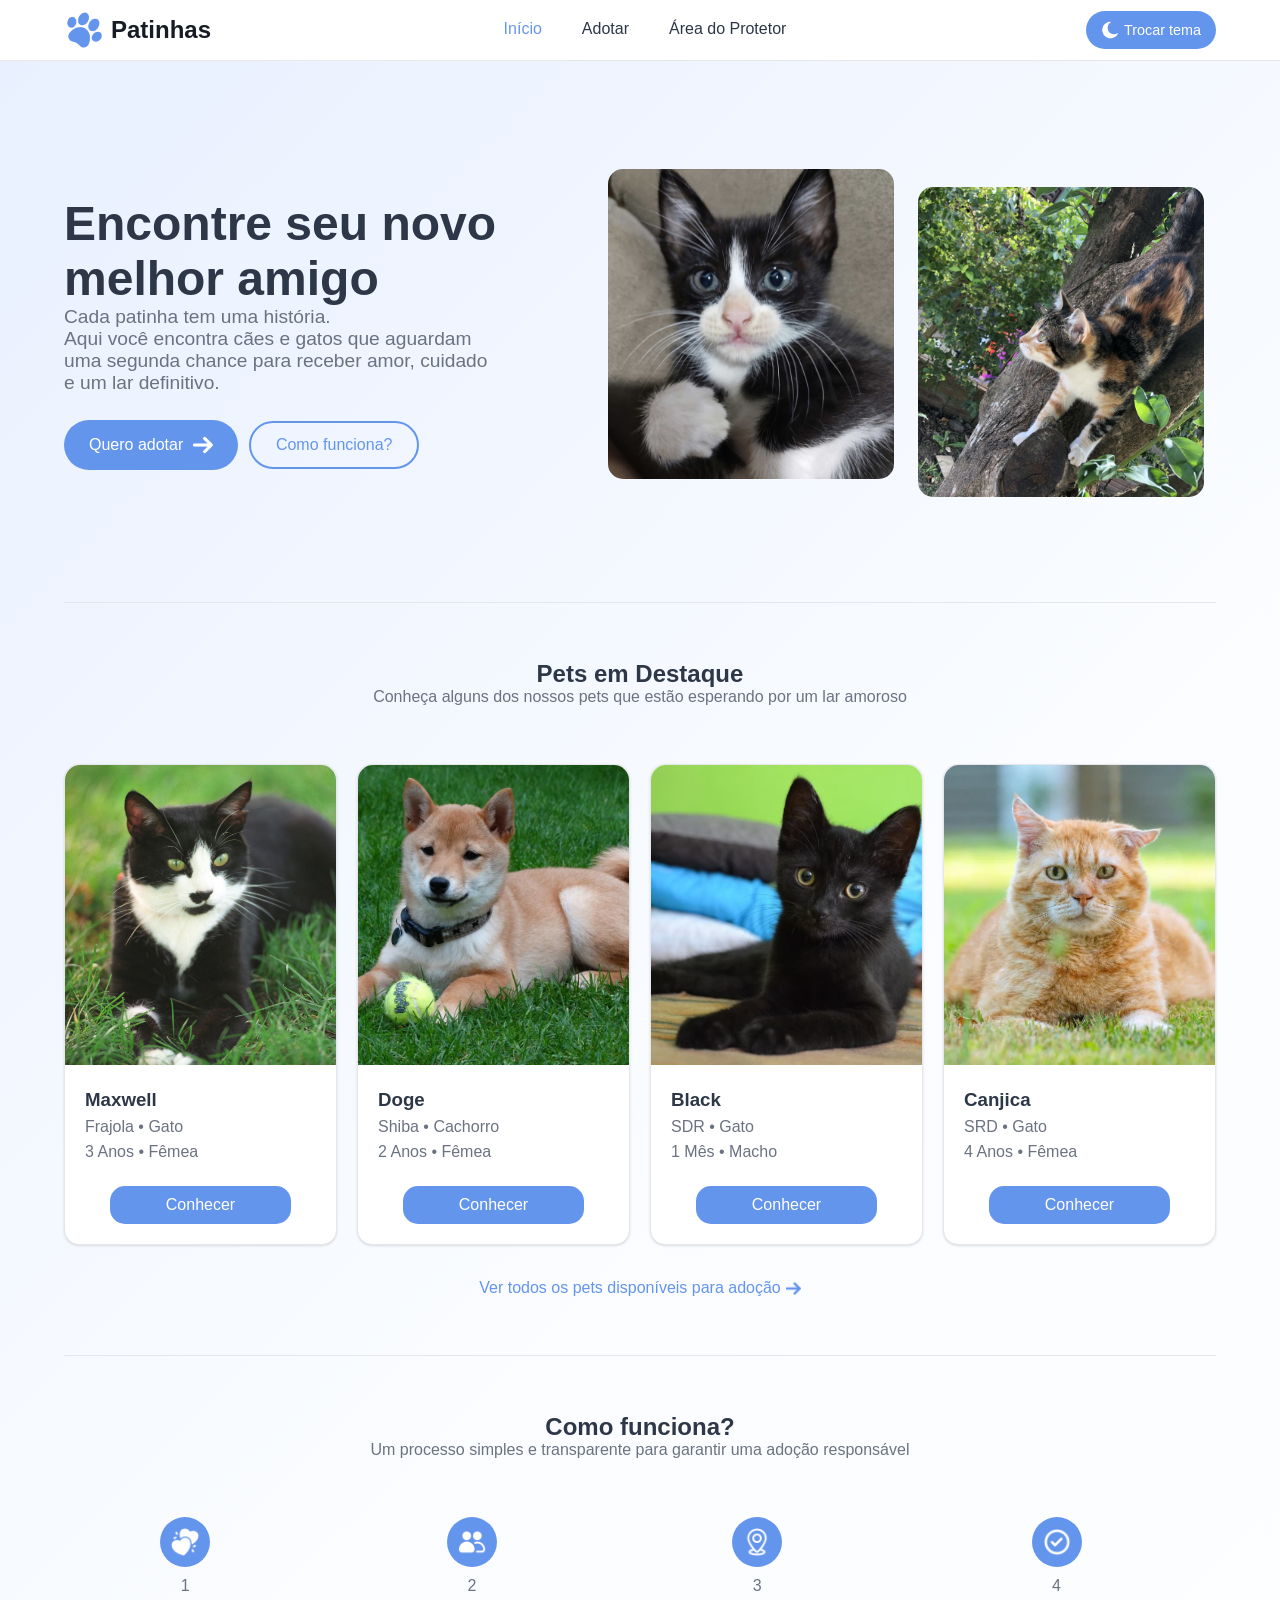
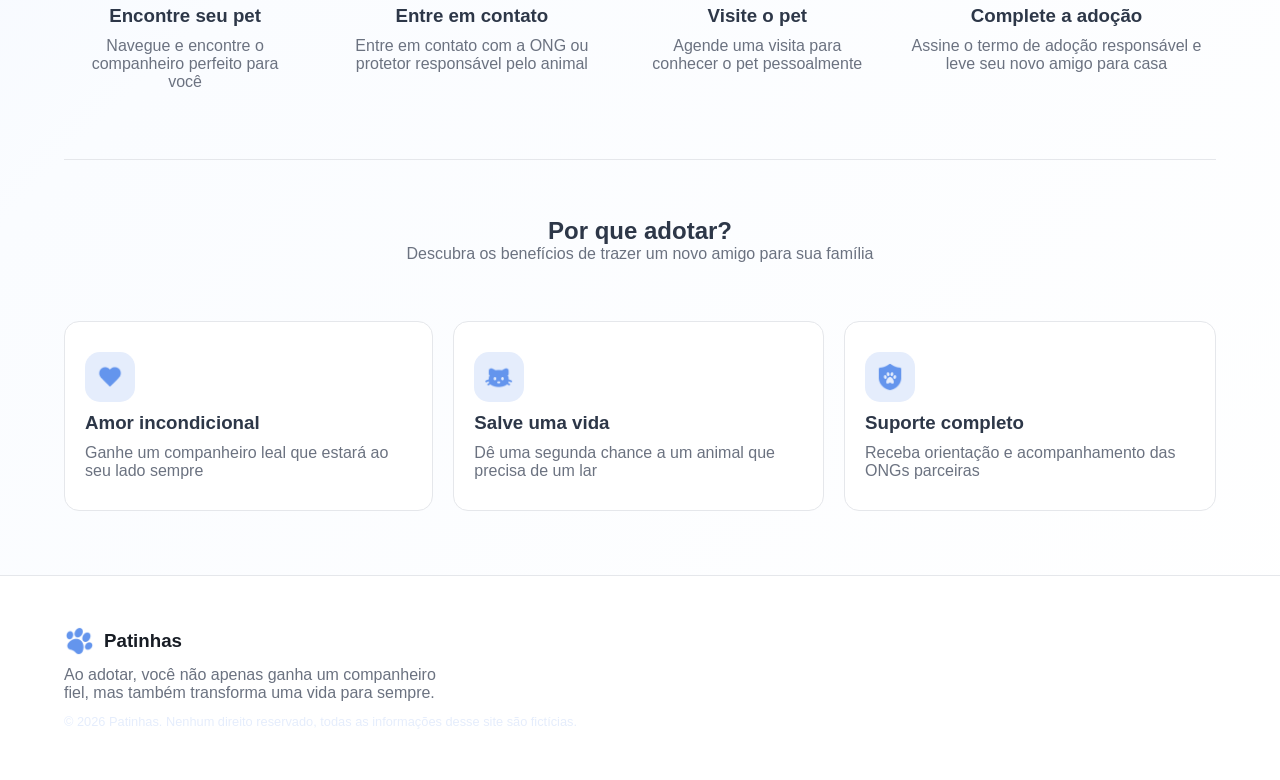
==== commit 76ae2be5: "tema escuro / home" ====
--- a/site/index.html
+++ b/site/index.html
@@ -24,7 +24,7 @@
         </nav>
 
         <div class="btn-tema" id="tema">
-            <div id="btn-trocar-tema"></div>
+            <div class="btn-trocar-tema"></div>
             <span>Trocar tema</span>
         </div>
     </header>
--- a/site/css/index.css
+++ b/site/css/index.css
@@ -7,6 +7,8 @@
     --cor-titulo-800: #171c24;
     --cor-texto: #6B7280;
     --cor-bordas: #e5e7eb;
+    --cor-bordas-escuras: #2D2D2D;
+    --header-escuro: #1E1E1E;
 }
 
 * {
@@ -27,6 +29,10 @@
     font-family: Arial, Helvetica, sans-serif;
     background: #E8F0FF;
     background: linear-gradient(135deg, rgba(232, 240, 255, 1) 0%, rgba(250, 252, 255, 1) 50%, rgba(255, 255, 255, 1) 100%);
+}
+
+body.modo-escuro {
+    background: #121212;
 }
 
 .cabecalho {
@@ -44,6 +50,11 @@
     background-color: white;
 }
 
+body.modo-escuro .cabecalho {
+    background-color: var(--header-escuro);
+    border-bottom: 1px solid var(--cor-bordas-escuras);
+}
+
 .logo {
     display: flex;
     align-items: center;
@@ -59,12 +70,20 @@
     padding-left: 5%;
 }
 
+body.modo-escuro .logo h1 {
+    color: var(--cor-principal-50);
+}
+
 #mobile-li {
     display: none;
 }
 
 nav {
     color: var(--cor-titulo-500);
+}
+
+body.modo-escuro nav {
+    color: var(--cor-principal-50);
 }
 
 nav ul {
@@ -106,7 +125,7 @@
     cursor: pointer;
 }
 
-#btn-trocar-tema {
+.btn-trocar-tema {
     width: 18px;
     height: 18px;
     margin-right: 5px;
@@ -117,6 +136,10 @@
     transition: all 0.2s ease-out;
 }
 
+body.modo-escuro .btn-trocar-tema {
+    background-image: url('../images/sol.png');
+}
+
 article {
     padding: 5%;
 }
@@ -125,8 +148,12 @@
     display: flex;
     justify-content: space-evenly;
     align-items: center;
-    padding-block: 10%;
+    padding-block: 8%;
     border-bottom: 1px solid var(--cor-bordas);
+}
+
+body.modo-escuro .intro {
+    border-bottom: 1px solid var(--cor-bordas-escuras);
 }
 
 .intro-conteudo {
@@ -139,10 +166,18 @@
     font-size: 3rem;
 }
 
+body.modo-escuro .intro-conteudo h1 {
+    color: var(--cor-principal-500);
+}
+
 .intro-conteudo p {
     color: var(--cor-texto);
     font-size: 1.2rem;
     width: 80%;
+}
+
+body.modo-escuro .intro-conteudo p {
+    color: var(--cor-principal-50);
 }
 
 .btn-intro {
@@ -219,6 +254,14 @@
 
 .titulos p {
     color: var(--cor-texto);
+}
+
+body.modo-escuro .titulos {
+    color: var(--cor-principal-500);
+}
+
+body.modo-escuro .titulos p {
+    color: var(--cor-principal-50);
 }
 
 .destaque {
@@ -237,6 +280,11 @@
     box-shadow: 0 1px 3px 0 rgb(0 0 0 / 0.1), 0 1px 2px -1px rgb(0 0 0 / 0.1);
 }
 
+body.modo-escuro .destaque-cards {
+    border: 1px solid var(--cor-bordas-escuras);
+    background-color: var(--header-escuro);
+}
+
 .destaque-cards img {
     width: 100%;
     height: 300px;
@@ -249,9 +297,17 @@
     color: var(--cor-titulo-500);
 }
 
+body.modo-escuro .destaque-conteudo {
+    color: var(--cor-principal-500);
+}
+
 .destaque-conteudo p {
     padding-top: 3%;
     color: var(--cor-texto);
+}
+
+body.modo-escuro .destaque-conteudo p{
+    color: var(--cor-principal-50);
 }
 
 .btn-conhecer {
@@ -276,9 +332,14 @@
     display: flex;
     justify-content: center;
     align-items: center;
-    padding: 3%;
+    padding-top: 3%;
+    padding-bottom: 5%;
     color: var(--cor-principal-500);
     border-bottom: 1px solid var(--cor-bordas);
+}
+
+body.modo-escuro .btn-disponiveis {
+    border-bottom: 1px solid var(--cor-bordas-escuras);
 }
 
 .btn-disponiveis img {
@@ -296,6 +357,12 @@
     flex-direction: row;
     justify-content: space-between;
     gap: 20px;
+    border-bottom: 1px solid var(--cor-bordas);
+    padding-bottom: 5%;
+}
+
+body.modo-escuro .funciona {
+    border-bottom: 1px solid var(--cor-bordas-escuras);
 }
 
 .funciona-cards {
@@ -304,6 +371,10 @@
     align-items: center;
     text-align: center;
     color: var(--cor-titulo-500);
+}
+
+body.modo-escuro .funciona-cards {
+    color: var(--cor-principal-500);
 }
 
 .funciona-background {
@@ -324,6 +395,10 @@
 .funciona-cards p {
     margin: 10px;
     color: var(--cor-texto);
+}
+
+body.modo-escuro .funciona-cards p {
+    color: var(--cor-principal-50);
 }
 
 .adotar {
@@ -344,10 +419,20 @@
     padding: 20px;
 }
 
+body.modo-escuro .adotar-cards {
+    border: 1px solid var(--cor-bordas-escuras);
+    background-color: var(--header-escuro);
+    color: var(--cor-principal-500);
+}
+
 .adotar-cards p {
     margin: 10px;
     margin-left: 0;
     color: var(--cor-texto);
+}
+
+body.modo-escuro .adotar-cards p {
+    color: var(--cor-principal-50);
 }
 
 .adotar-background {
@@ -376,11 +461,20 @@
     background-color: white;
 }
 
+body.modo-escuro footer {
+    border-top: 1px solid var(--cor-bordas-escuras);
+    background-color: var(--header-escuro);
+}
+
 footer header {
     display: flex;
     justify-content: baseline;
     align-items: center;
     color: var(--cor-titulo-800);
+}
+
+body.modo-escuro footer header {
+    color: var(--cor-principal-50);
 }
 
 footer img {
@@ -396,6 +490,10 @@
 footer span {
     font-size: 0.8rem;
     color: var(--cor-texto);
+}
+
+body.modo-escuro footer p, footer span {
+    color: var(--cor-principal-50);
 }
 
 @media (max-width: 767px) {
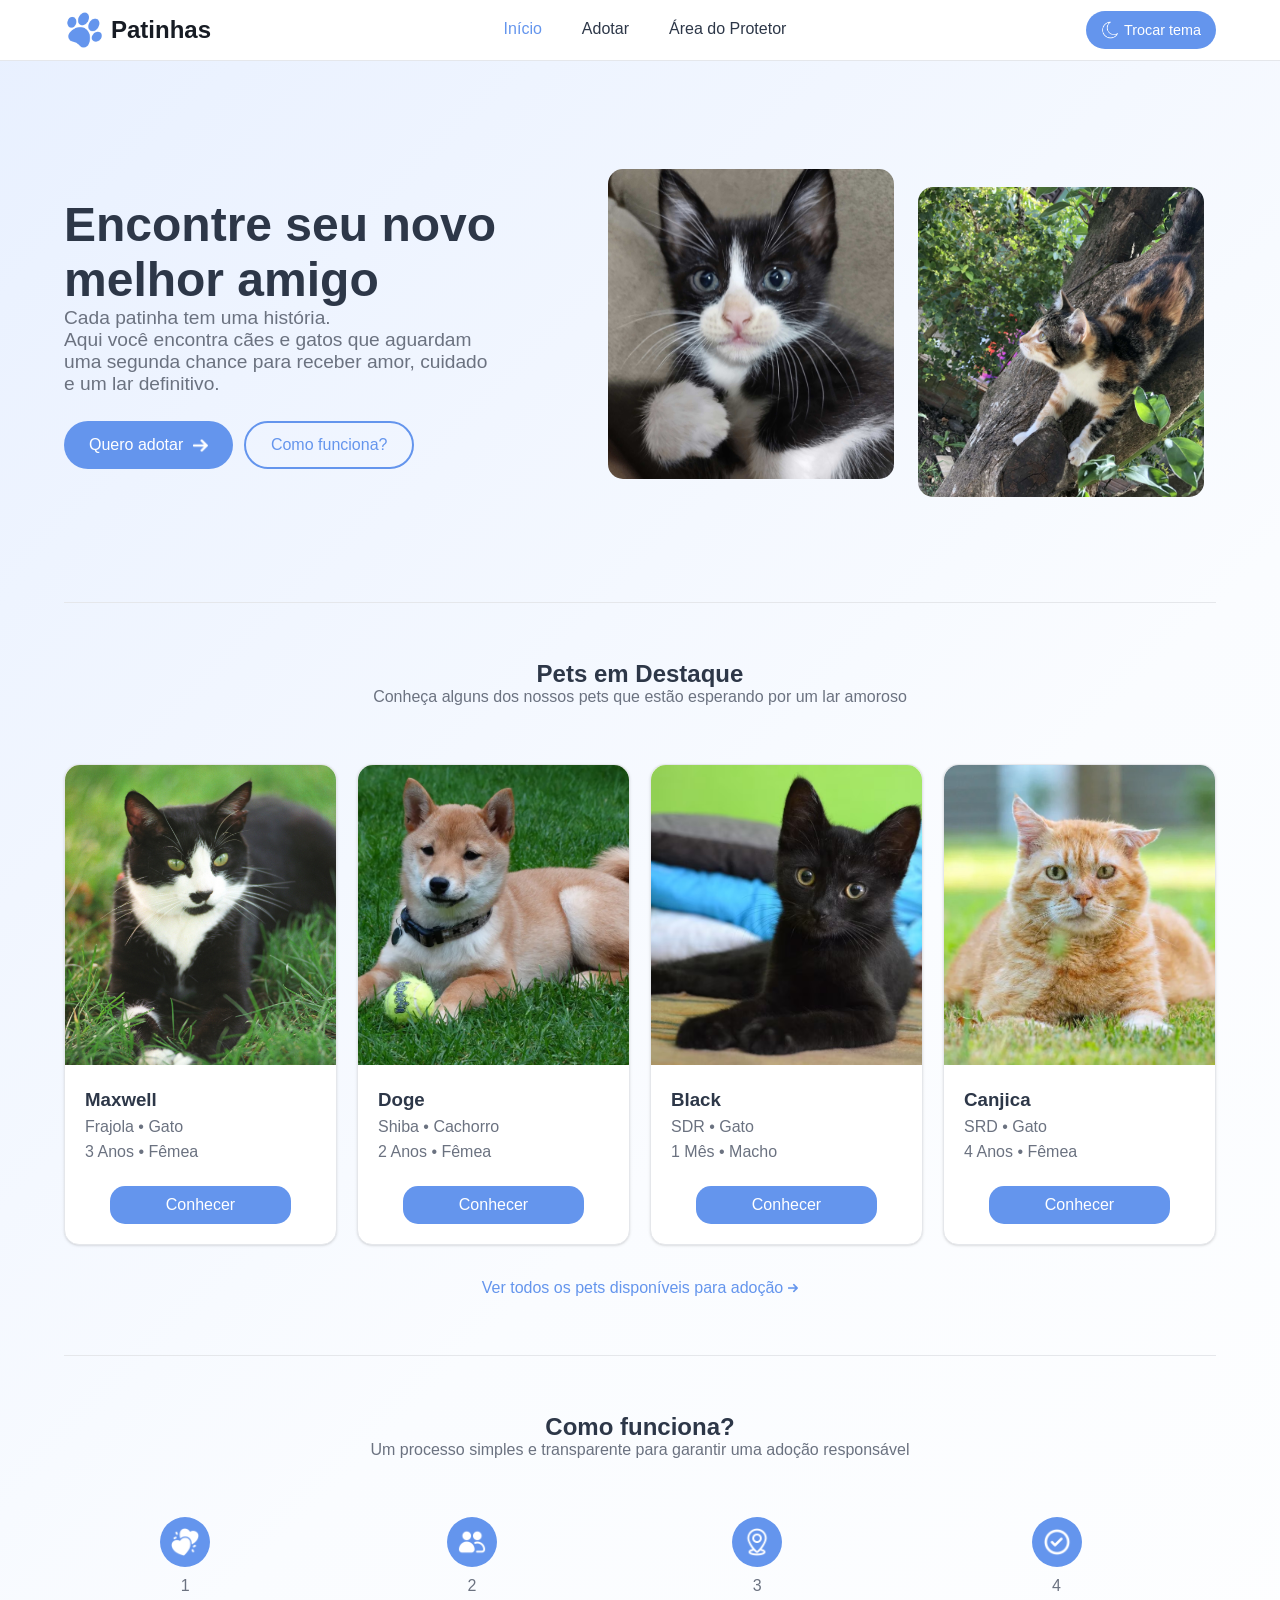
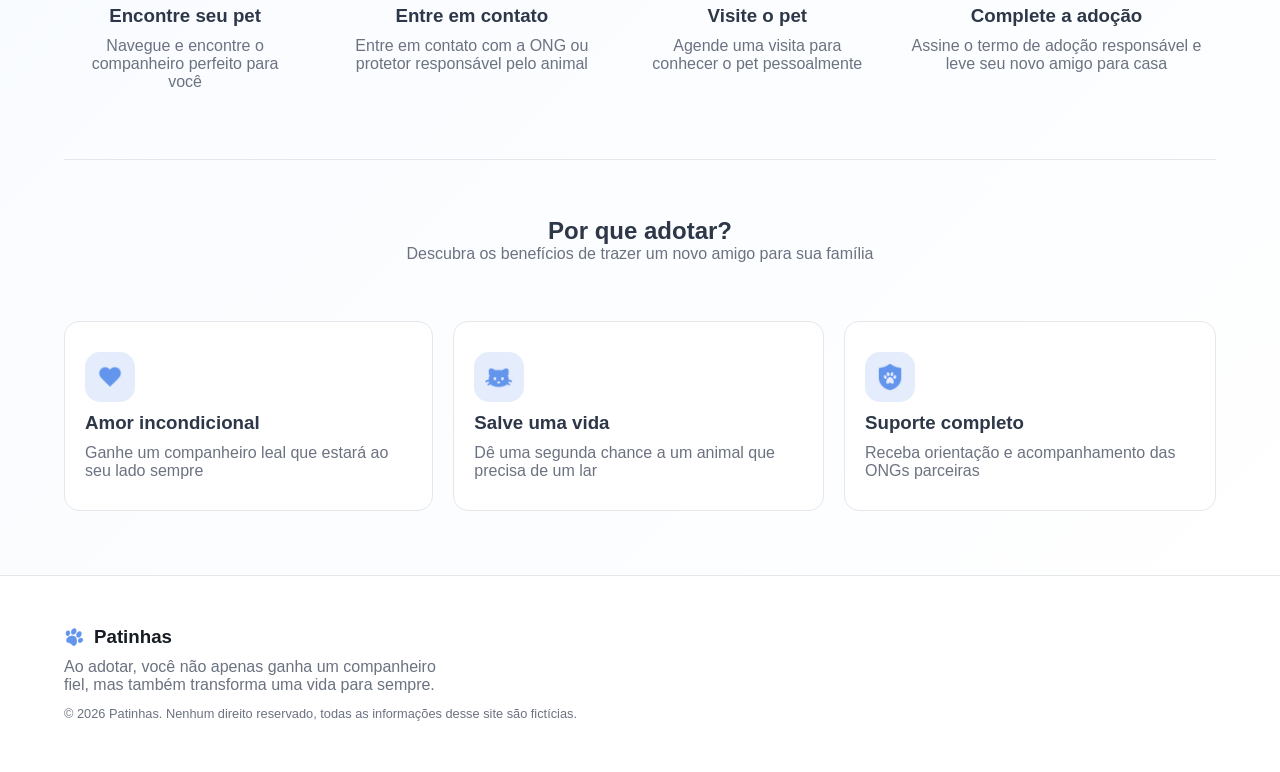
==== commit 4d2fe662: "ajuste em scripts" ====
--- a/site/index.html
+++ b/site/index.html
@@ -25,7 +25,7 @@
 
         <div class="btn-tema" id="tema">
             <div class="btn-trocar-tema"></div>
-            <span>Trocar tema</span>
+            <span class="texto-trocar-tema">Trocar tema</span>
         </div>
     </header>
     <main>
@@ -63,7 +63,7 @@
                         <h3>Maxwell</h3>
                         <p>Frajola • Gato</p>
                         <p>3 Anos • Fêmea</p>
-                        <a href="#" class="btn-conhecer">
+                        <a href="pages/adotar.html" class="btn-conhecer">
                             <span>Conhecer</span>
                         </a>
                     </div>
@@ -75,7 +75,7 @@
                         <h3>Doge</h3>
                         <p>Shiba • Cachorro</p>
                         <p>2 Anos • Fêmea</p>
-                        <a href="#" class="btn-conhecer">
+                        <a href="pages/adotar.html" class="btn-conhecer">
                             <span>Conhecer</span>
                         </a>
                     </div>
@@ -87,7 +87,7 @@
                         <h3>Black</h3>
                         <p>SDR • Gato</p>
                         <p>1 Mês • Macho</p>
-                        <a href="#" class="btn-conhecer">
+                        <a href="pages/adotar.html" class="btn-conhecer">
                             <span>Conhecer</span>
                         </a>
                     </div>
@@ -100,7 +100,7 @@
                         <h3>Canjica</h3>
                         <p>SRD • Gato</p>
                         <p>4 Anos • Fêmea</p>
-                        <a href="#" class="btn-conhecer">
+                        <a href="pages/adotar.html" class="btn-conhecer">
                             <span>Conhecer</span>
                         </a>
                     </div>
--- a/site/css/index.css
+++ b/site/css/index.css
@@ -9,10 +9,14 @@
     --cor-bordas: #e5e7eb;
     --cor-bordas-escuras: #2D2D2D;
     --header-escuro: #1E1E1E;
+    --confirmar: #008000;
+    --erro: #ff0000;
 }
 
 * {
     margin: 0;
+    padding: 0;
+    box-sizing: border-box;
     scroll-behavior: smooth;
 }
 
@@ -25,10 +29,23 @@
     color: var(--cor-principal-500);
 }
 
+html, body {
+    min-height: 100%;
+}
+
+main {
+    flex: 1;
+}
+
 body {
     font-family: Arial, Helvetica, sans-serif;
-    background: #E8F0FF;
-    background: linear-gradient(135deg, rgba(232, 240, 255, 1) 0%, rgba(250, 252, 255, 1) 50%, rgba(255, 255, 255, 1) 100%);
+    min-height: 100vh;
+    background: linear-gradient(135deg, #E8F0FF 0%, #FAFCFF 50%, #FFFFFF 100%);
+    background-repeat: no-repeat;
+    background-size: cover;
+    user-select: none;
+    display: flex;
+    flex-direction: column;
 }
 
 body.modo-escuro {
@@ -136,8 +153,19 @@
     transition: all 0.2s ease-out;
 }
 
+.btn-tema:hover .btn-trocar-tema {
+    background-image: url('../images/lua-crescente-ativa.png');
+    transition: all 0.2s ease-out;
+}
+
 body.modo-escuro .btn-trocar-tema {
     background-image: url('../images/sol.png');
+    transition: all 0.2s ease-out;
+}
+
+body.modo-escuro .btn-tema:hover .btn-trocar-tema {
+    background-image: url('../images/sol-ativo.png');
+    transition: all 0.2s ease-out;
 }
 
 article {
@@ -200,7 +228,7 @@
 }
 
 .btn-adotar img {
-    width: 20px;
+    width: 25px;
     padding-left: 10px;
 }
 
@@ -492,10 +520,6 @@
     color: var(--cor-texto);
 }
 
-body.modo-escuro footer p, footer span {
-    color: var(--cor-principal-50);
-}
-
 @media (max-width: 767px) {
 
     body {
@@ -504,9 +528,6 @@
 
     .cabecalho {
         padding-inline: 1%;
-    }
-
-    .cabecalho {
         justify-content: center;
     }
 
@@ -531,7 +552,8 @@
     }
 
     .intro {
-        margin-top: 10%;
+        margin-top: 30%;
+        padding-bottom: 30%;
         text-align: left;
         padding-inline: 5%;
     }
